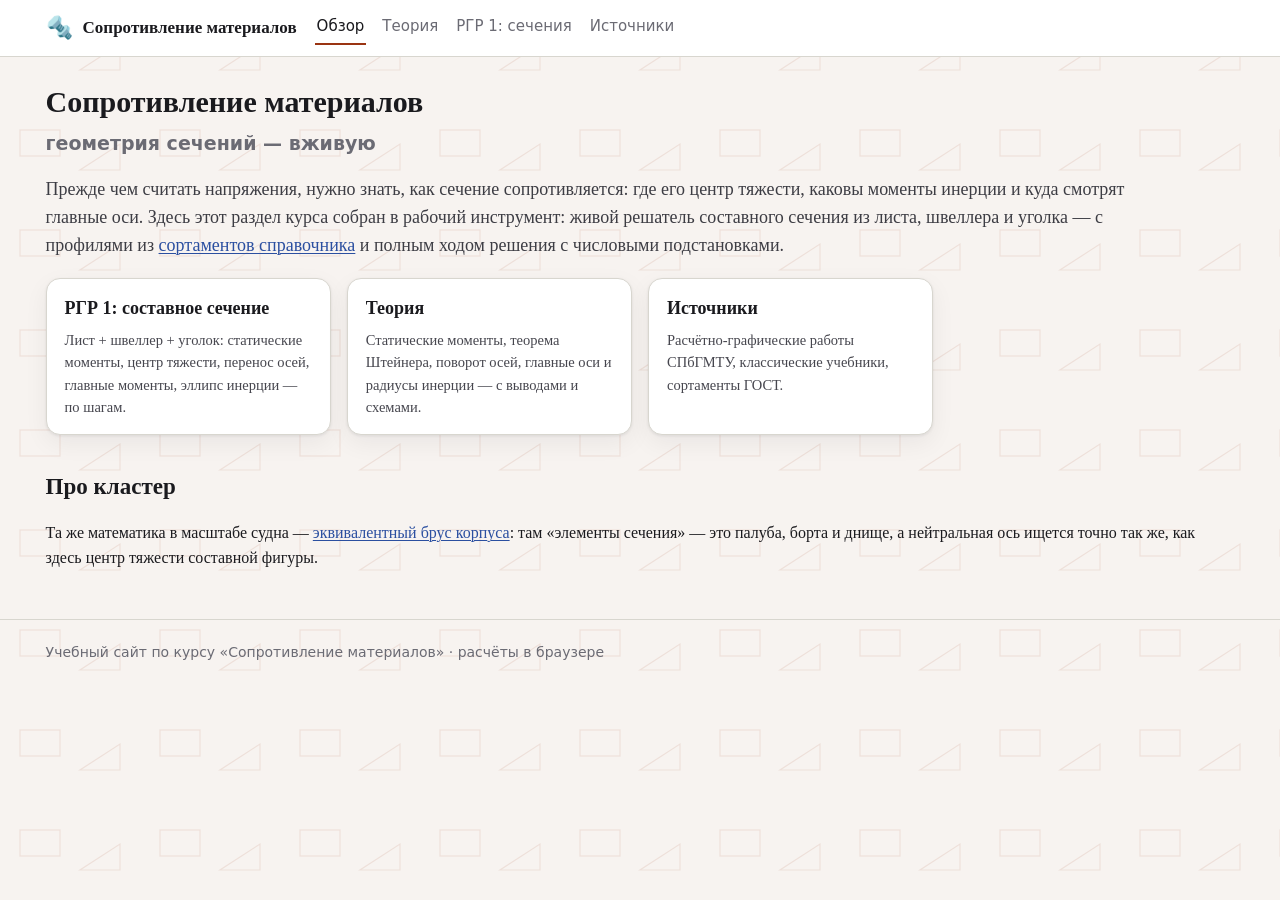
==== site/index.html @ 95c8ebf3 "Сайт «Сопротивление материалов»: РГР 1 — составное сечение вживую Решатель: лист + швеллер + уголок " ====
<!doctype html>
<html lang="ru">
<head>
<meta charset="utf-8">
<meta name="viewport" content="width=device-width, initial-scale=1">
<title>Сопротивление материалов</title>
<meta name="description" content="Учебный сайт по сопротивлению материалов: геометрические характеристики составных сечений, центр тяжести, главные оси и моменты инерции — живой решатель РГР с профилями из справочника ГОСТ.">
<link rel="stylesheet" href="assets/style.css">
</head>
<body>
<main class="wrap">
  <h1>Сопротивление материалов<br><span class="small" style="font-size:19px">геометрия сечений — вживую</span></h1>
  <p class="lead">Прежде чем считать напряжения, нужно знать, как сечение
  сопротивляется: где его центр тяжести, каковы моменты инерции и куда
  смотрят главные оси. Здесь этот раздел курса собран в рабочий инструмент:
  живой решатель составного сечения из листа, швеллера и уголка — с
  профилями из <a href="https://shadeswd.duckdns.org/ref/sortament">сортаментов
  справочника</a> и полным ходом решения с числовыми подстановками.</p>
  <div class="cards">
    <a class="card" href="rgr1"><h3>РГР 1: составное сечение</h3>
      <p>Лист + швеллер + уголок: статические моменты, центр тяжести,
      перенос осей, главные моменты, эллипс инерции — по шагам.</p></a>
    <a class="card" href="theory"><h3>Теория</h3>
      <p>Статические моменты, теорема Штейнера, поворот осей, главные оси
      и радиусы инерции — с выводами и схемами.</p></a>
    <a class="card" href="sources"><h3>Источники</h3>
      <p>Расчётно-графические работы СПбГМТУ, классические учебники,
      сортаменты ГОСТ.</p></a>
  </div>
  <h2>Про кластер</h2>
  <p>Та же математика в масштабе судна — <a
  href="https://shadeswd.duckdns.org/strength/brus">эквивалентный брус
  корпуса</a>: там «элементы сечения» — это палуба, борта и днище, а
  нейтральная ось ищется точно так же, как здесь центр тяжести составной
  фигуры.</p>
</main>
<script src="assets/site.js" data-root="./" data-page="index"></script>
</body>
</html>
---- site/assets/style.css ----
/* Начертательная геометрия — стиль сайта */
:root {
  --bg: #f7f3f0;
  --paper: #ffffff;
  --ink: #1a1a1e;
  --muted: #6b6b74;
  --line: #d8d6cf;
  --accent: #9a3412;
  --accent2: #2b4fa0;     /* синий второго тела */
  --green: #1d7a3e;
  --chip: #eceae3;
  --link: #2b4fa0;
  --shadow: 0 1px 3px rgba(20,20,30,.08), 0 8px 24px rgba(20,20,30,.06);
}
* { box-sizing: border-box; }
html { scroll-behavior: smooth; }
body {
  margin: 0; background-color: var(--bg); background-image: url("data:image/svg+xml,%3Csvg xmlns='http://www.w3.org/2000/svg' width='140' height='100' viewBox='0 0 140 100'%3E%3Cg fill='none' stroke='%239a3412' opacity='0.10' stroke-width='1.2'%3E%3Crect x='20' y='30' width='40' height='26'/%3E%3Cpath d='M80 70 L120 70 L120 44 Z'/%3E%3C/g%3E%3C/svg%3E"); color: var(--ink);
  font: 16px/1.55 Georgia, 'Times New Roman', serif;
}
a { color: var(--link); text-decoration-thickness: 1px; text-underline-offset: 2px; }
a:hover { color: var(--accent); }
code { font-family: ui-monospace, Consolas, monospace; font-size: .92em; background: var(--chip); padding: 1px 5px; border-radius: 4px; }

.wrap { max-width: min(1600px, 96vw); margin: 0 auto; padding: 0 20px; }

/* шапка */
header.site {
  background: var(--paper); border-bottom: 1px solid var(--line);
  position: sticky; top: 0; z-index: 30;
}
header.site .wrap { display: flex; align-items: center; gap: 18px; min-height: 56px; flex-wrap: wrap; }
.logo { display: flex; align-items: center; gap: 10px; font-weight: 700; text-decoration: none; color: var(--ink); font-size: 17px; }
.logo svg { display: block; }
nav.top { display: flex; gap: 4px 14px; flex-wrap: wrap; font-size: 15px; font-family: system-ui, sans-serif; }
nav.top a { text-decoration: none; color: var(--muted); padding: 4px 2px; border-bottom: 2px solid transparent; }
nav.top a.on, nav.top a:hover { color: var(--ink); border-bottom-color: var(--accent); }
.nav-drop { position: relative; display: inline-block; }
.nav-drop .drop {
  display: none; position: absolute; left: -10px; top: 100%; z-index: 40;
  background: var(--paper); border: 1px solid var(--line); border-radius: 10px;
  box-shadow: var(--shadow); padding: 6px 0; min-width: 210px;
}
.nav-drop:hover .drop, .nav-drop:focus-within .drop { display: block; }
.nav-drop .drop a {
  display: block; padding: 7px 16px; border-bottom: none; white-space: nowrap;
}
.nav-drop .drop a:hover, .nav-drop .drop a.on { background: #eef3ff; color: var(--ink); }

h1 { font-size: 30px; line-height: 1.25; margin: 26px 0 6px; }
h2 { font-size: 23px; margin: 34px 0 8px; }
h3 { font-size: 18px; margin: 22px 0 6px; }
.lead { font-size: 18px; color: #3d3d44; max-width: 60em; }
.small, .muted { color: var(--muted); font-size: 14px; font-family: system-ui, sans-serif; }
.note {
  background: #fbf7ea; border: 1px solid #e7dcb8; border-radius: 10px;
  padding: 10px 14px; margin: 14px 0; font-size: 15px;
}
.tip { background: #eef3ff; border-color: #c9d6f2; }
.warn { background: #fdeeee; border-color: #eec6c2; }

/* карточки */
.cards { display: grid; grid-template-columns: repeat(auto-fill, minmax(250px, 1fr)); gap: 16px; margin: 18px 0; }
.card {
  background: var(--paper); border: 1px solid var(--line); border-radius: 14px;
  padding: 16px 18px; box-shadow: var(--shadow); display: flex; flex-direction: column; gap: 6px;
}
.card h3 { margin: 0; }
.card p { margin: 0; font-size: 14.5px; color: #46464e; }
.card .go { margin-top: auto; padding-top: 8px; font-family: system-ui, sans-serif; font-size: 14px; }
.card.demo { border-left: 4px solid var(--accent); }

/* панель с доской */
.panel {
  background: var(--paper); border: 1px solid var(--line); border-radius: 14px;
  box-shadow: var(--shadow); padding: 14px; margin: 18px 0;
}
.panel .caption { font-size: 14px; color: var(--muted); font-family: system-ui, sans-serif; margin-top: 6px; }
.boards { display: flex; gap: 14px; flex-wrap: wrap; align-items: flex-start; }
.boards > div { flex: 1 1 340px; min-width: 0; }

/* SVG-доска */
svg.geo-board {
  width: 100%; height: auto; display: block;
  background: #fff; border: 1px solid var(--line); border-radius: 10px;
  touch-action: none; user-select: none;
}
/* служебные слои не перехватывают мышь (подписи/размеры/анимация поверх ручек) */
.layer-aux, .layer-link, .layer-labels, .layer-accent, .layer-anim { pointer-events: none; }
.ln { stroke: #16161a; stroke-width: 1.6; fill: none; stroke-linecap: round; stroke-linejoin: round; }
.ln-thin { stroke: #16161a; stroke-width: 1; fill: none; }
.ln-axis { stroke: #101014; stroke-width: 2.8; fill: none; }
.ln-link { stroke: #b9b9c0; stroke-width: .9; fill: none; }
.ln-dash { stroke-dasharray: 6 5; }
.ln-dim { stroke: #16161a; stroke-width: 1; fill: none; marker-start: url(#arrS); marker-end: url(#arrE); }
.red  { stroke: var(--accent); }
.blue { stroke: var(--accent2); }
.green{ stroke: var(--green); }
.gray { stroke: #9a9aa2; }
.fill-soft { fill: rgba(43,79,160,.06); }
.fill-red  { fill: rgba(179,56,46,.08); }
.fill-green{ fill: rgba(29,122,62,.10); }
.pt { fill: #16161a; stroke: none; }
.pt.red { fill: var(--accent); } .pt.blue { fill: var(--accent2); } .pt.green { fill: var(--green); }
.pt.open { fill: #fff; stroke: #16161a; stroke-width: 1.4; }
.lbl { font: italic 14.5px Georgia, serif; fill: #16161a; paint-order: stroke; stroke: #ffffffcc; stroke-width: 3px; }
.lbl.red { fill: var(--accent); } .lbl.blue { fill: var(--accent2); } .lbl.green { fill: var(--green); }
.lbl.gray { fill: #85858d; }
.lbl-axis { font: italic 14px Georgia, serif; fill: #101014; }
.lbl-dim { font: 700 13px system-ui, sans-serif; fill: #101014; }

/* ручки перетаскивания */
.handle { cursor: grab; }
.handle.drag { cursor: grabbing; }
.handle-halo { fill: rgba(43,79,160,.10); stroke: rgba(43,79,160,.35); stroke-width: 1; stroke-dasharray: 2 2; }
.handle-core { fill: var(--accent2); stroke: #fff; stroke-width: 1.4; }
.handle.red .handle-core { fill: var(--accent); }
.handle.red .handle-halo { fill: rgba(179,56,46,.10); stroke: rgba(179,56,46,.4); }
.handle.green .handle-core { fill: var(--green); }
.handle:hover .handle-halo { fill: rgba(43,79,160,.2); }
.handle.red:hover .handle-halo { fill: rgba(179,56,46,.2); }

/* плеер шагов */
.stepper { margin: 10px 0; font-family: system-ui, sans-serif; }
.stepper-bar { display: flex; align-items: center; gap: 8px; flex-wrap: wrap; }
.btn {
  border: 1px solid var(--line); background: var(--paper); border-radius: 8px;
  padding: 6px 12px; font: 14px system-ui, sans-serif; cursor: pointer; color: var(--ink);
}
.btn:hover { border-color: var(--accent2); color: var(--accent2); }
.btn.primary { background: var(--accent2); border-color: var(--accent2); color: #fff; }
.btn.primary:hover { filter: brightness(1.1); color: #fff; }
.st-dots { display: flex; gap: 4px; flex-wrap: wrap; }
.st-dot {
  width: 28px; height: 28px; border-radius: 50%; border: 1px solid var(--line);
  background: var(--paper); font: 12px system-ui, sans-serif; cursor: pointer; color: var(--muted);
}
.st-dot.done { background: var(--chip); }
.st-dot.on { background: var(--accent2); border-color: var(--accent2); color: #fff; }
.st-body { margin-top: 8px; background: #f4f6fb; border: 1px solid #dfe5f2; border-radius: 10px; padding: 10px 14px; }
.st-title { font-weight: 600; font-size: 15px; }
.st-num { color: var(--accent2); }
.st-text { font: 14.5px/1.5 system-ui, sans-serif; color: #3a3a42; margin-top: 3px; }
.st-text a { color: var(--link); }

/* контролы */
.controls { display: flex; gap: 14px 22px; flex-wrap: wrap; align-items: center; margin: 10px 0; font-family: system-ui, sans-serif; font-size: 14px; }
.controls label { display: flex; align-items: center; gap: 8px; }
.controls input[type=range] { width: 150px; accent-color: var(--accent2); }
.badge {
  display: inline-block; border-radius: 999px; padding: 3px 12px; font: 600 13.5px system-ui, sans-serif;
}
.badge.ok { background: #e3f2e7; color: #17632f; border: 1px solid #bcdcc6; }
.badge.bad { background: #fbe7e5; color: #9c2b22; border: 1px solid #eec6c2; }
.readout { font: 600 14px ui-monospace, monospace; background: var(--chip); border-radius: 6px; padding: 2px 8px; }

/* теоретические врезки и ссылки на теорию */
.theory-link {
  display: inline-block; background: #eef3ff; border: 1px solid #c9d6f2; border-radius: 999px;
  padding: 2px 12px; font: 13.5px system-ui, sans-serif; text-decoration: none; margin: 2px 2px;
}
.theory-link::before { content: '§ '; color: var(--accent2); font-weight: 700; }

/* история / галерея */
.timeline { border-left: 3px solid var(--line); margin: 16px 0 16px 8px; padding-left: 22px; }
.timeline .ev { margin: 14px 0; position: relative; }
.timeline .ev::before {
  content: ''; position: absolute; left: -29px; top: 6px; width: 11px; height: 11px;
  border-radius: 50%; background: var(--accent); border: 2px solid var(--bg);
}
.timeline .when { font: 700 14px system-ui, sans-serif; color: var(--accent); }
.gallery { display: grid; grid-template-columns: repeat(auto-fill, minmax(260px, 1fr)); gap: 12px; margin: 14px 0; }
.gallery figure { margin: 0; background: var(--paper); border: 1px solid var(--line); border-radius: 10px; padding: 8px; }
.gallery img { width: 100%; height: auto; border-radius: 6px; display: block; }
.gallery figcaption { font: 13px system-ui, sans-serif; color: var(--muted); padding: 6px 4px 2px; }

/* библиография */
ol.bib { padding-left: 24px; }
ol.bib li { margin: 10px 0; }
ol.bib .bib-url { font: 13px system-ui, sans-serif; }

/* подвал */
footer.site { border-top: 1px solid var(--line); margin-top: 48px; padding: 22px 0 34px; color: var(--muted); font-size: 14px; font-family: system-ui, sans-serif; }
footer.site .wrap { display: flex; flex-wrap: wrap; gap: 10px 30px; justify-content: space-between; }

@media (max-width: 720px) {
  h1 { font-size: 24px; }
  .boards > div { flex-basis: 100%; }
}
.dim { opacity: .32; }

/* карточки-ссылки (оглавления) — без подчёркивания */
a.card { text-decoration: none; color: inherit; }
a.card:hover { border-color: var(--accent, #155e75); }
a.card h3 { text-decoration: none; }
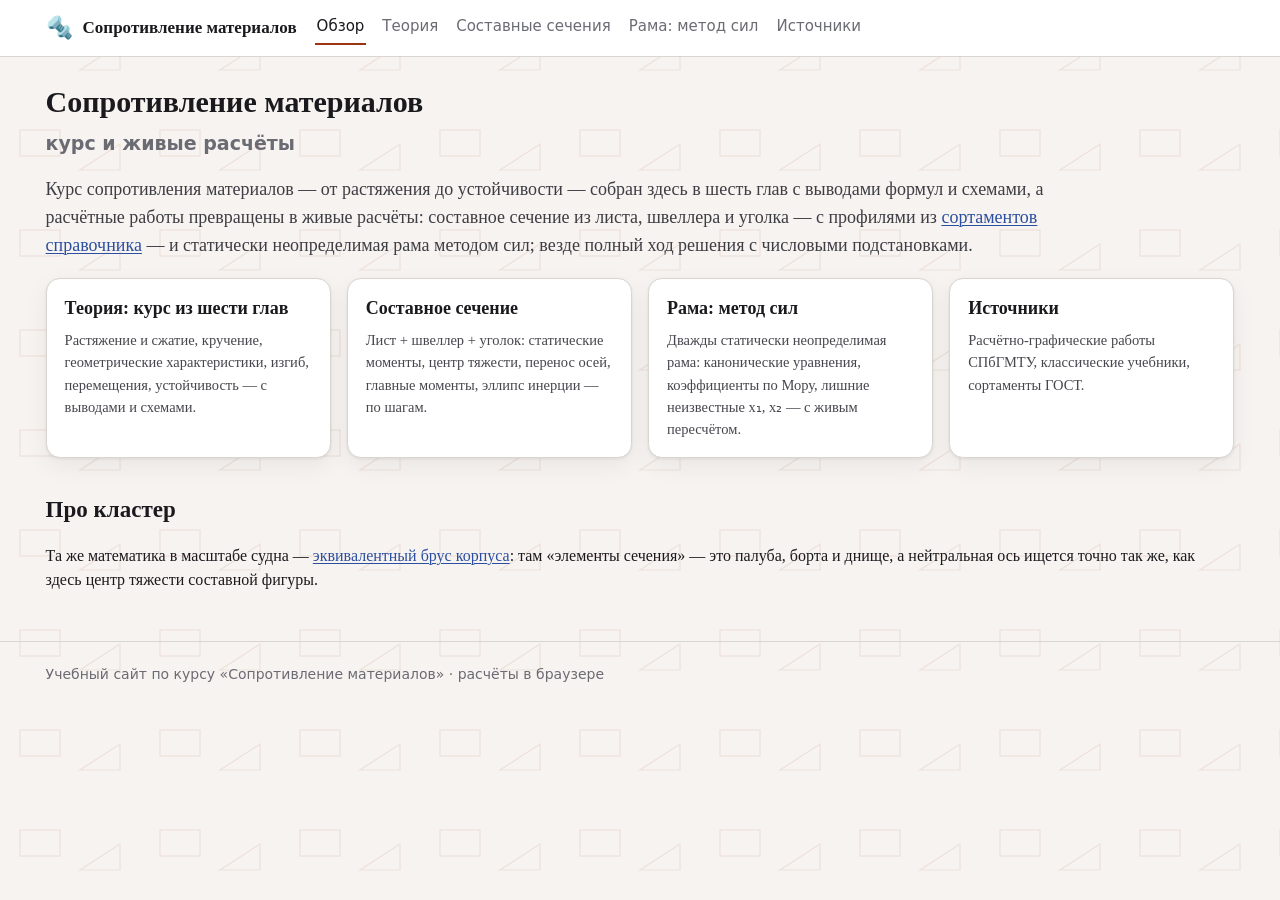
==== commit 481648ab: "Курс из 6 глав, рама методом сил с полными эпюрами, честный разбор противоречий записки Теория: раст" ====
--- a/site/index.html
+++ b/site/index.html
@@ -4,25 +4,31 @@
 <meta charset="utf-8">
 <meta name="viewport" content="width=device-width, initial-scale=1">
 <title>Сопротивление материалов</title>
-<meta name="description" content="Учебный сайт по сопротивлению материалов: геометрические характеристики составных сечений, центр тяжести, главные оси и моменты инерции — живой решатель РГР с профилями из справочника ГОСТ.">
+<meta name="description" content="Учебный сайт по сопротивлению материалов: курс теории из шести глав, живой расчёт составного сечения с профилями из справочника ГОСТ и расчёт статически неопределимой рамы методом сил.">
+<link rel="icon" href="data:image/svg+xml,<svg xmlns=%22http://www.w3.org/2000/svg%22 viewBox=%220 0 100 100%22><text y=%22.9em%22 font-size=%2290%22>🔩</text></svg>">
 <link rel="stylesheet" href="assets/style.css">
 </head>
 <body>
 <main class="wrap">
-  <h1>Сопротивление материалов<br><span class="small" style="font-size:19px">геометрия сечений — вживую</span></h1>
-  <p class="lead">Прежде чем считать напряжения, нужно знать, как сечение
-  сопротивляется: где его центр тяжести, каковы моменты инерции и куда
-  смотрят главные оси. Здесь этот раздел курса собран в рабочий инструмент:
-  живой решатель составного сечения из листа, швеллера и уголка — с
-  профилями из <a href="https://shadeswd.duckdns.org/ref/sortament">сортаментов
-  справочника</a> и полным ходом решения с числовыми подстановками.</p>
+  <h1>Сопротивление материалов<br><span class="small" style="font-size:19px">курс и живые расчёты</span></h1>
+  <p class="lead">Курс сопротивления материалов — от растяжения до
+  устойчивости — собран здесь в шесть глав с выводами формул и схемами,
+  а расчётные работы превращены в живые расчёты: составное сечение из
+  листа, швеллера и уголка — с профилями из
+  <a href="https://shadeswd.duckdns.org/ref/sortament">сортаментов
+  справочника</a> — и статически неопределимая рама методом сил; везде
+  полный ход решения с числовыми подстановками.</p>
   <div class="cards">
-    <a class="card" href="rgr1"><h3>РГР 1: составное сечение</h3>
+    <a class="card" href="theory"><h3>Теория: курс из шести глав</h3>
+      <p>Растяжение и сжатие, кручение, геометрические характеристики,
+      изгиб, перемещения, устойчивость — с выводами и схемами.</p></a>
+    <a class="card" href="rgr1"><h3>Составное сечение</h3>
       <p>Лист + швеллер + уголок: статические моменты, центр тяжести,
       перенос осей, главные моменты, эллипс инерции — по шагам.</p></a>
-    <a class="card" href="theory"><h3>Теория</h3>
-      <p>Статические моменты, теорема Штейнера, поворот осей, главные оси
-      и радиусы инерции — с выводами и схемами.</p></a>
+    <a class="card" href="frame"><h3>Рама: метод сил</h3>
+      <p>Дважды статически неопределимая рама: канонические уравнения,
+      коэффициенты по Мору, лишние неизвестные x&#8321;, x&#8322; — с живым
+      пересчётом.</p></a>
     <a class="card" href="sources"><h3>Источники</h3>
       <p>Расчётно-графические работы СПбГМТУ, классические учебники,
       сортаменты ГОСТ.</p></a>
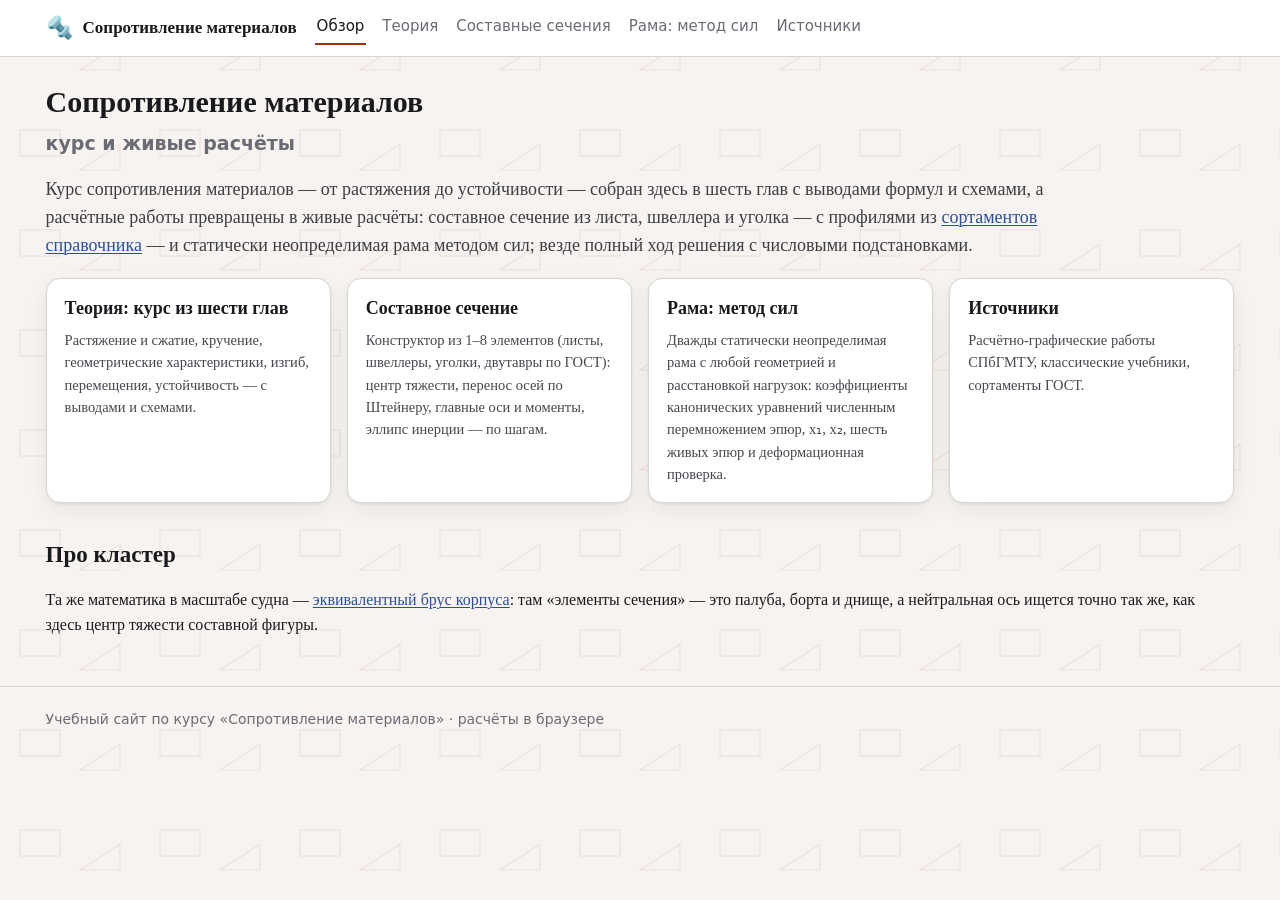
==== commit 8f40e120: "Универсальные инструменты: рама с произвольной геометрией и конструктор сечений Рама методом сил: св" ====
--- a/site/index.html
+++ b/site/index.html
@@ -23,12 +23,14 @@
       <p>Растяжение и сжатие, кручение, геометрические характеристики,
       изгиб, перемещения, устойчивость — с выводами и схемами.</p></a>
     <a class="card" href="rgr1"><h3>Составное сечение</h3>
-      <p>Лист + швеллер + уголок: статические моменты, центр тяжести,
-      перенос осей, главные моменты, эллипс инерции — по шагам.</p></a>
+      <p>Конструктор из 1–8 элементов (листы, швеллеры, уголки, двутавры по
+      ГОСТ): центр тяжести, перенос осей по Штейнеру, главные оси и моменты,
+      эллипс инерции — по шагам.</p></a>
     <a class="card" href="frame"><h3>Рама: метод сил</h3>
-      <p>Дважды статически неопределимая рама: канонические уравнения,
-      коэффициенты по Мору, лишние неизвестные x&#8321;, x&#8322; — с живым
-      пересчётом.</p></a>
+      <p>Дважды статически неопределимая рама с любой геометрией и
+      расстановкой нагрузок: коэффициенты канонических уравнений численным
+      перемножением эпюр, x&#8321;, x&#8322;, шесть живых эпюр и
+      деформационная проверка.</p></a>
     <a class="card" href="sources"><h3>Источники</h3>
       <p>Расчётно-графические работы СПбГМТУ, классические учебники,
       сортаменты ГОСТ.</p></a>
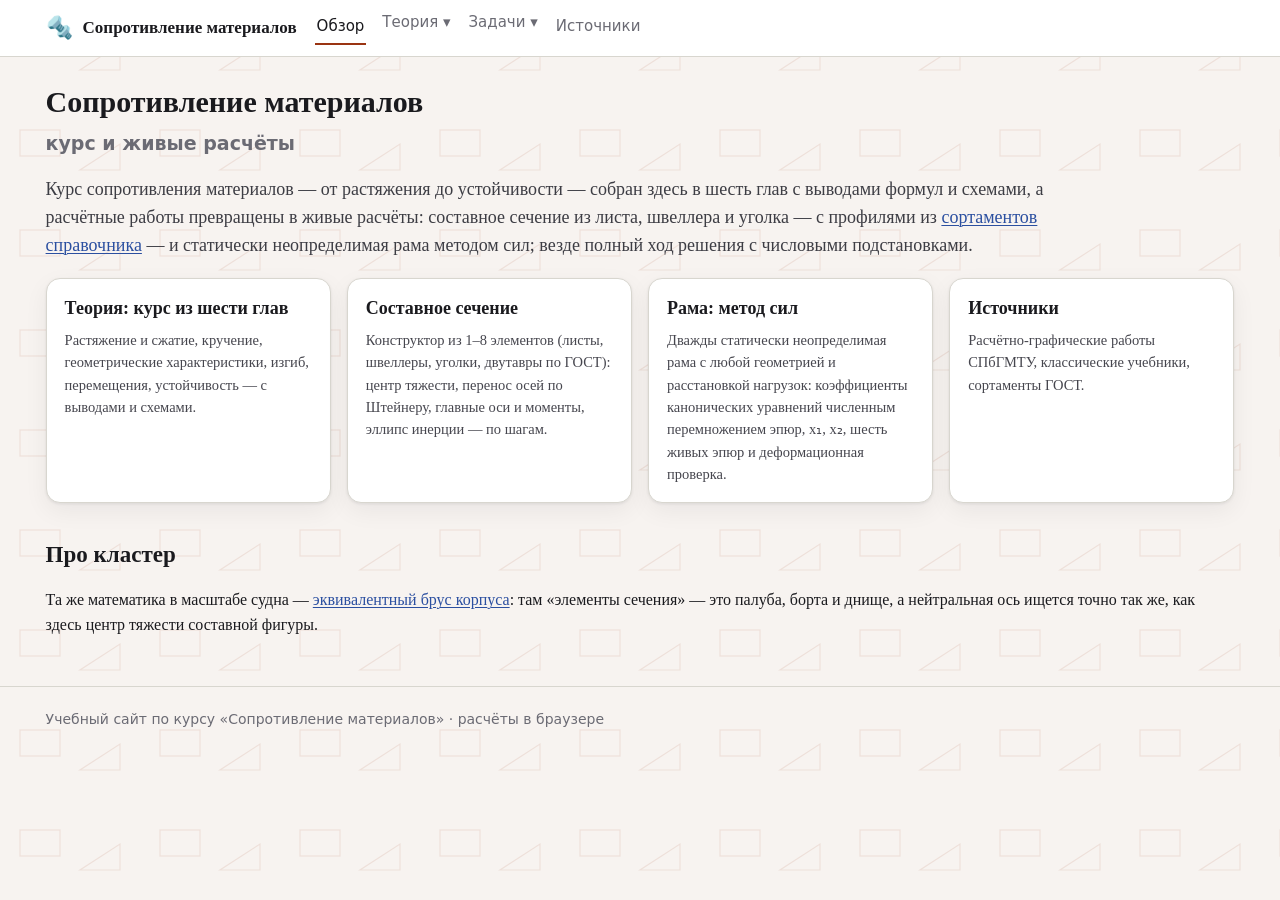
==== commit 36e1763d: "шапка: кнопки сгруппированы в «Теория / Опыты / Задачи» с выпадающими списками; скрипт каркаса перен" ====
--- a/site/index.html
+++ b/site/index.html
@@ -9,6 +9,7 @@
 <link rel="stylesheet" href="assets/style.css">
 </head>
 <body>
+<script src="assets/site.js" data-root="./" data-page="index"></script>
 <main class="wrap">
   <h1>Сопротивление материалов<br><span class="small" style="font-size:19px">курс и живые расчёты</span></h1>
   <p class="lead">Курс сопротивления материалов — от растяжения до
@@ -42,6 +43,5 @@
   нейтральная ось ищется точно так же, как здесь центр тяжести составной
   фигуры.</p>
 </main>
-<script src="assets/site.js" data-root="./" data-page="index"></script>
 </body>
 </html>
--- a/site/assets/style.css
+++ b/site/assets/style.css
@@ -193,3 +193,13 @@
 a.card { text-decoration: none; color: inherit; }
 a.card:hover { border-color: var(--accent, #155e75); }
 a.card h3 { text-decoration: none; }
+
+/* мобильная защита от горизонтального переполнения */
+main table { display: block; max-width: 100%; overflow-x: auto; }
+.katex-display { overflow-x: auto; overflow-y: hidden; padding: 2px 0 6px; }
+.katex-mathml { position: absolute; clip: rect(1px,1px,1px,1px); width: 1px; height: 1px; overflow: hidden; }
+svg.geo-board { max-width: 100%; height: auto; }
+.controls label { max-width: 100%; flex-wrap: wrap; }
+.controls select, .controls input[type=number] { max-width: 100%; }
+main .readout, main .caption, main .small { overflow-wrap: anywhere; }
+main .note div, main .note span, main .steps div, main .out div { overflow-wrap: anywhere; }
